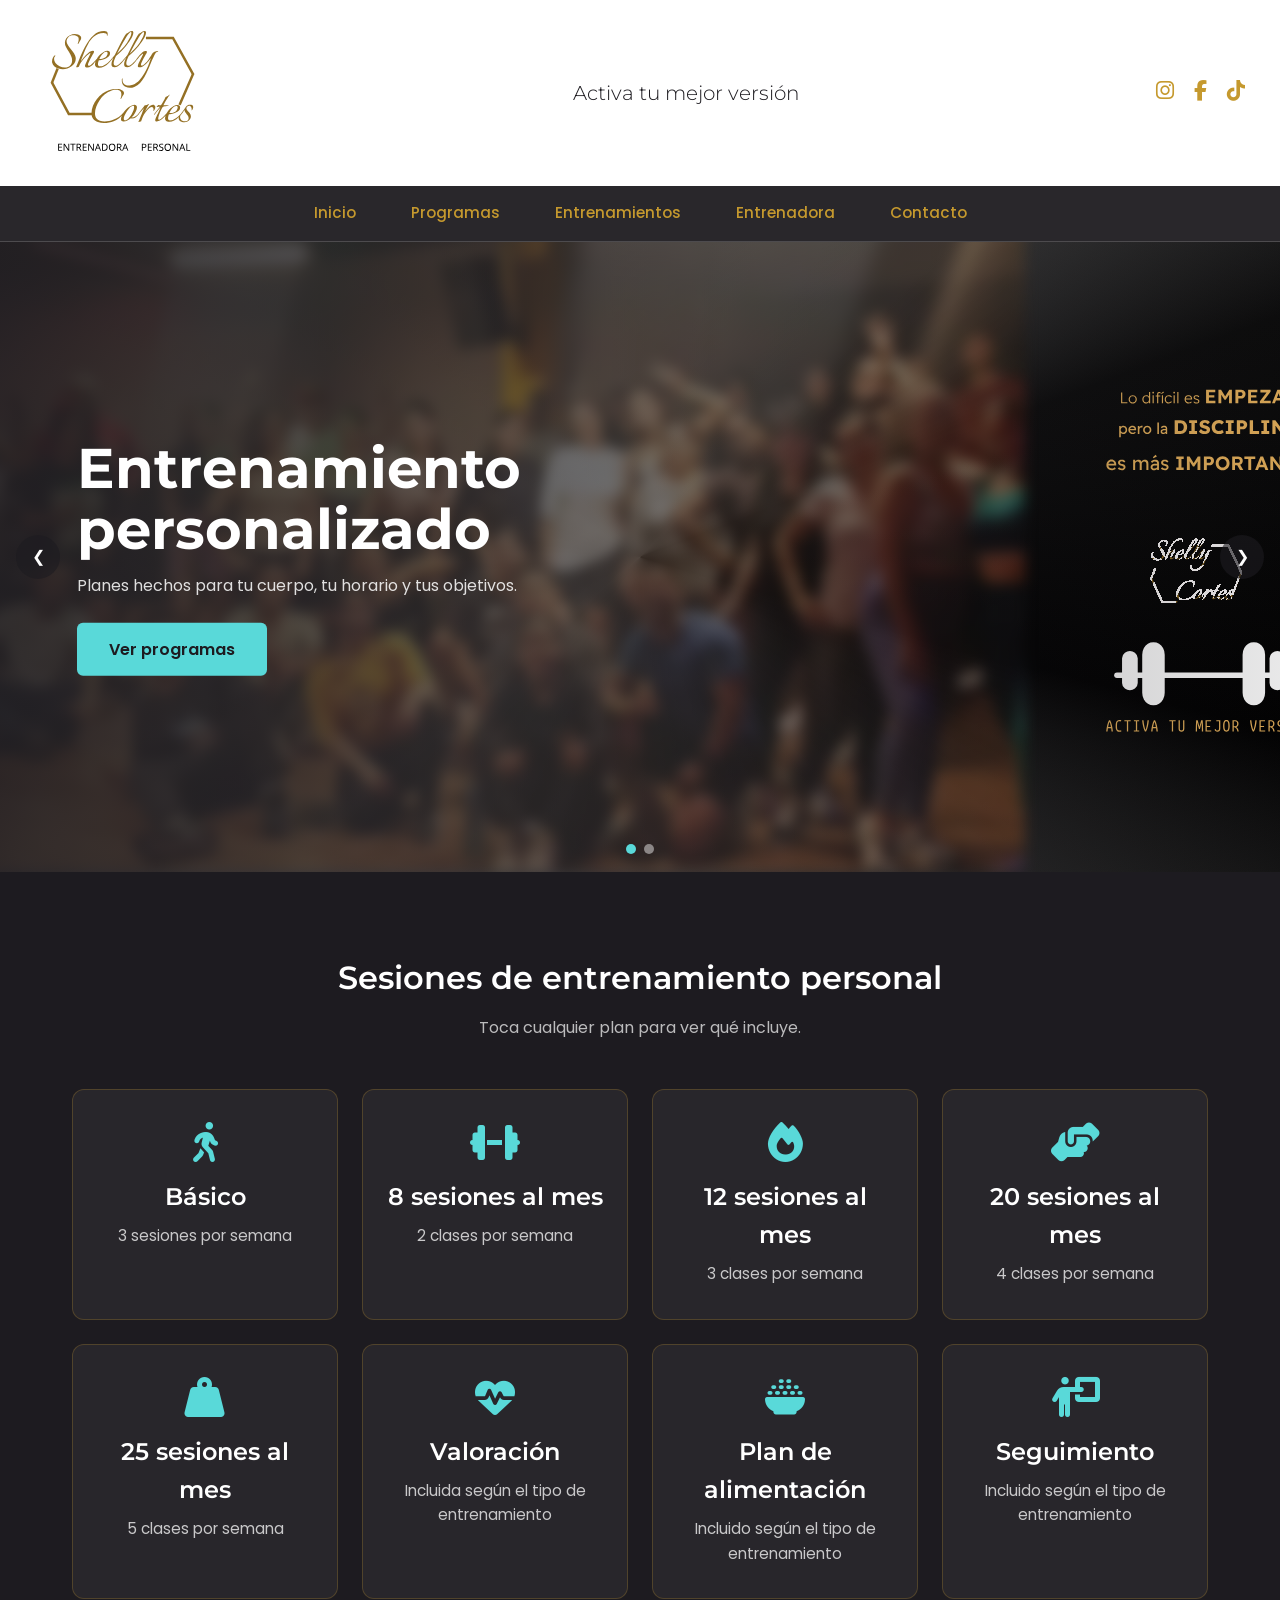
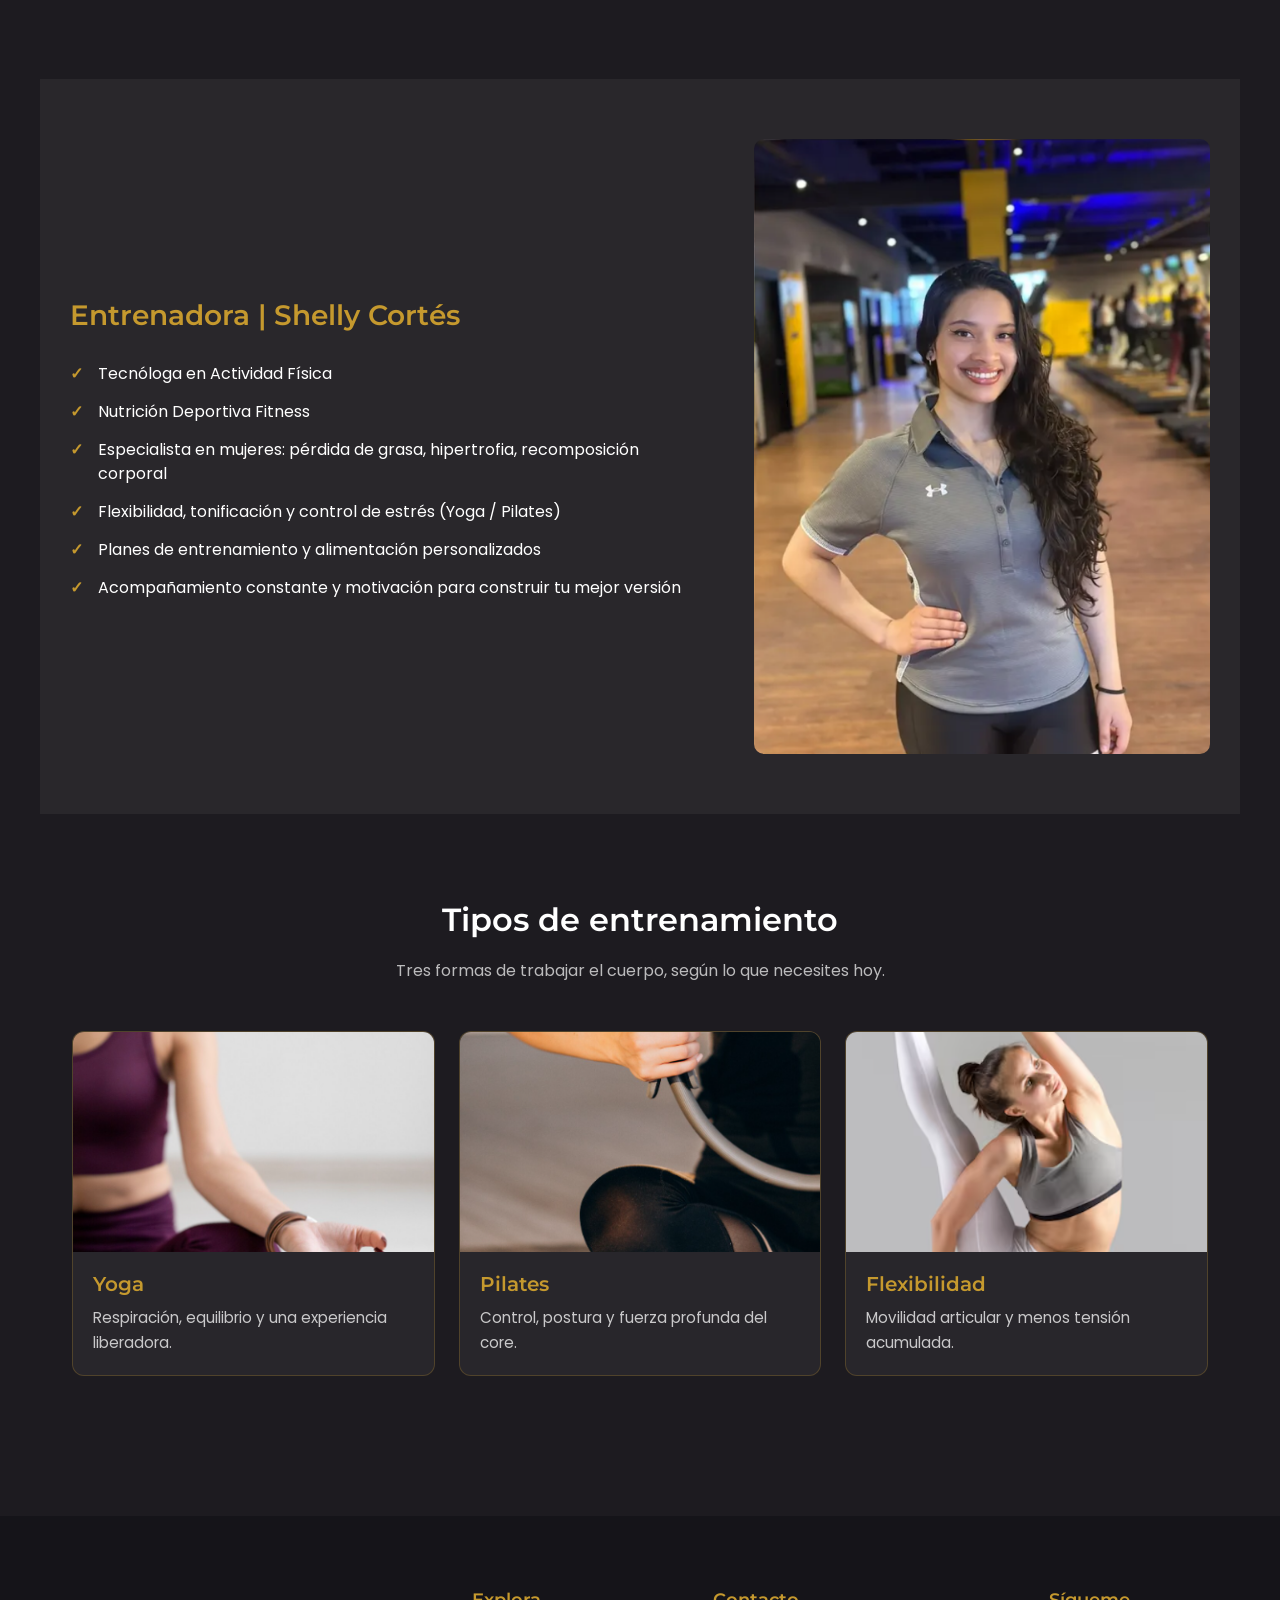
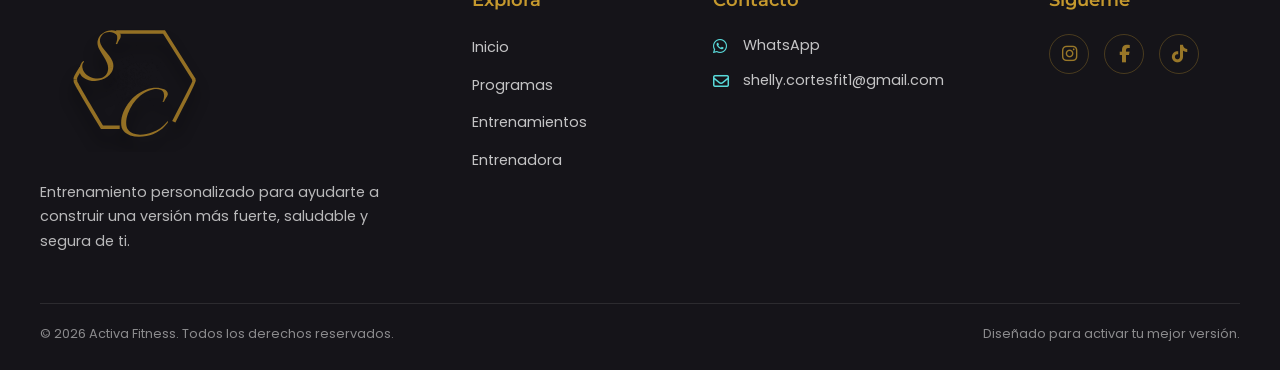
==== index.html @ f57924ed "Primer commit - Activa Fitness" ====
<!DOCTYPE html>
<html lang="es">

<head>
    <meta charset="UTF-8">
    <meta name="viewport" content="width=device-width, initial-scale=1.0">
    <meta name="description"
        content="Entrenamiento personal con Shelly Cortés. Planes de entrenamiento y alimentación personalizados para mujeres.">
    <title>Shelly Cortés</title>

    <link rel="icon" type="image/svg+xml" href="img/Logo_iniciales.svg">

    <link rel="preconnect" href="https://fonts.googleapis.com">
    <link rel="preconnect" href="https://fonts.gstatic.com" crossorigin>
    <link href="https://fonts.googleapis.com/css2?family=Montserrat:wght@300;400;600;700&family=Poppins:wght@300;400;500;600&display=swap"
        rel="stylesheet">
    <link rel="stylesheet" href="https://cdnjs.cloudflare.com/ajax/libs/font-awesome/6.5.2/css/all.min.css">
    <link rel="stylesheet" href="style.css">
</head>

<body>
    <a class="saltar-contenido" href="#banner">Saltar al contenido</a>

    <header id="inicio">
        <div class="encabezado">
            <div class="activa">
                <a href="index.html">
                    <img src="img/Logo_completo.svg" alt="Activa Fitness">
                </a>
            </div>

            <p class="lema">Activa tu mejor versión</p>

            <div class="redes-sociales">
                <a href="https://www.instagram.com/shelly.cortesfit/" target="_blank" aria-label="Instagram"><i class="fa-brands fa-instagram"></i></a>
                <a href="#" aria-label="Facebook"><i class="fa-brands fa-facebook-f"></i></a>
                <a href="#" aria-label="TikTok"><i class="fa-brands fa-tiktok"></i></a>
            </div>

            <button class="menu-toggle" aria-label="Abrir menú" aria-expanded="false" aria-controls="menu-principal">
                <i class="fa-solid fa-bars"></i>
            </button>
        </div>

        <nav class="interfaces" id="menu-principal">
            <a href="#inicio">Inicio</a>
            <a href="#programas">Programas</a>
            <a href="entrenamiento.html">Entrenamientos</a>
            <a href="#perfil">Entrenadora</a>
            <a href="#contacto">Contacto</a>
        </nav>
    </header>

    <main>
        <section id="banner" class="banner-img">
            <div class="carrusel-wrapper">
                <ul class="carrusel-track">
                    <li><img src="img/fotos/banner.1.svg" alt="Sesión de entrenamiento en el gimnasio"></li>
                    <li><img src="img/fotos/banner.2.svg" alt="Entrenamiento de fuerza con mancuernas"></li>
                </ul>

                <div class="descripcion">
                    <h1>Entrenamiento personalizado</h1>
                    <p>Planes hechos para tu cuerpo, tu horario y tus objetivos.</p>
                    <a href="#programas" class="btn-cta">Ver programas</a>
                </div>

                <button class="carrusel-btn prev" aria-label="Imagen anterior">&#10094;</button>
                <button class="carrusel-btn next" aria-label="Imagen siguiente">&#10095;</button>
                <div class="carrusel-puntos"></div>
            </div>
        </section>

        <section id="programas" class="sesiones">
            <h2>Sesiones de entrenamiento personal</h2>
            <p class="seccion-intro">Toca cualquier plan para ver qué incluye.</p>

            <ul class="lista-tarjetas">
                <li class="tarjeta" data-modal="basico" role="button" tabindex="0">
                    <i class="fa-solid fa-person-walking" aria-hidden="true"></i>
                    <h3 class="titulo-tarjeta">Básico</h3>
                    <p class="descripcion-tarjeta">3 sesiones por semana</p>
                </li>

                <li class="tarjeta" data-modal="sesiones8" role="button" tabindex="0">
                    <i class="fa-solid fa-dumbbell" aria-hidden="true"></i>
                    <h3 class="titulo-tarjeta">8 sesiones al mes</h3>
                    <p class="descripcion-tarjeta">2 clases por semana</p>
                </li>

                <li class="tarjeta" data-modal="sesiones12" role="button" tabindex="0">
                    <i class="fa-solid fa-fire" aria-hidden="true"></i>
                    <h3 class="titulo-tarjeta">12 sesiones al mes</h3>
                    <p class="descripcion-tarjeta">3 clases por semana</p>
                </li>

                <li class="tarjeta" data-modal="sesiones20" role="button" tabindex="0">
                    <i class="fa-solid fa-handshake-angle" aria-hidden="true"></i>
                    <h3 class="titulo-tarjeta">20 sesiones al mes</h3>
                    <p class="descripcion-tarjeta">4 clases por semana</p>
                </li>

                <li class="tarjeta" data-modal="sesiones25" role="button" tabindex="0">
                    <i class="fa-solid fa-weight-hanging" aria-hidden="true"></i>
                    <h3 class="titulo-tarjeta">25 sesiones al mes</h3>
                    <p class="descripcion-tarjeta">5 clases por semana</p>
                </li>

                <li class="tarjeta" data-modal="valoracion" role="button" tabindex="0">
                    <i class="fa-solid fa-heart-pulse" aria-hidden="true"></i>
                    <h3 class="titulo-tarjeta">Valoración</h3>
                    <p class="descripcion-tarjeta">Incluida según el tipo de entrenamiento</p>
                </li>

                <li class="tarjeta" data-modal="alimentacion" role="button" tabindex="0">
                    <i class="fa-solid fa-bowl-rice" aria-hidden="true"></i>
                    <h3 class="titulo-tarjeta">Plan de alimentación</h3>
                    <p class="descripcion-tarjeta">Incluido según el tipo de entrenamiento</p>
                </li>

                <li class="tarjeta" data-modal="seguimiento" role="button" tabindex="0">
                    <i class="fa-solid fa-person-chalkboard" aria-hidden="true"></i>
                    <h3 class="titulo-tarjeta">Seguimiento</h3>
                    <p class="descripcion-tarjeta">Incluido según el tipo de entrenamiento</p>
                </li>
            </ul>
        </section>

        <section class="perfil" id="perfil">
            <div class="entrenador">
                <h2>Entrenadora | Shelly Cortés</h2>
                <ul class="credenciales">
                    <li>Tecnóloga en Actividad Física</li>
                    <li>Nutrición Deportiva Fitness</li>
                    <li>Especialista en mujeres: pérdida de grasa, hipertrofia, recomposición corporal</li>
                    <li>Flexibilidad, tonificación y control de estrés (Yoga / Pilates)</li>
                    <li>Planes de entrenamiento y alimentación personalizados</li>
                    <li>Acompañamiento constante y motivación para construir tu mejor versión</li>
                </ul>
            </div>

            <div class="foto-perfil">
                <img src="img/fotos/perfil.png" alt="Shelly Cortés, entrenadora personal">
            </div>
        </section>

        <section class="entrenamiento" id="entrenamiento">
            <h2>Tipos de entrenamiento</h2>
            <p class="seccion-intro">Tres formas de trabajar el cuerpo, según lo que necesites hoy.</p>

            <ul class="lista-tarjetas lista-tarjetas--foto">
                <li class="trj-entrenamiento">
                    <a href="entrenamiento.html#yoga">
                        <img src="img/fotos/yoga.png" alt="Práctica de yoga">
                        <h3 class="titulo-tarjeta">Yoga</h3>
                        <p class="descripcion-tarjeta">Respiración, equilibrio y una experiencia liberadora.</p>
                    </a>
                </li>

                <li class="trj-entrenamiento">
                    <a href="entrenamiento.html#pilates">
                        <img src="img/fotos/pilates.png" alt="Sesión de pilates">
                        <h3 class="titulo-tarjeta">Pilates</h3>
                        <p class="descripcion-tarjeta">Control, postura y fuerza profunda del core.</p>
                    </a>
                </li>

                <li class="trj-entrenamiento">
                    <a href="entrenamiento.html#flexibilidad">
                        <img src="img/fotos/flexibilidad.png" alt="Rutina de flexibilidad">
                        <h3 class="titulo-tarjeta">Flexibilidad</h3>
                        <p class="descripcion-tarjeta">Movilidad articular y menos tensión acumulada.</p>
                    </a>
                </li>
            </ul>
        </section>
    </main>

    <footer class="footer" id="contacto">
        <div class="footer-contenido">
            <div class="footer-columna footer-marca">
                <img src="img/Logo_iniciales.svg" alt="Activa Fitness">
                <p>
                    Entrenamiento personalizado para ayudarte a construir
                    una versión más fuerte, saludable y segura de ti.
                </p>
            </div>

            <div class="footer-columna">
                <h2>Explora</h2>
                <ul>
                    <li><a href="#inicio">Inicio</a></li>
                    <li><a href="#programas">Programas</a></li>
                    <li><a href="entrenamiento.html">Entrenamientos</a></li>
                    <li><a href="#perfil">Entrenadora</a></li>
                </ul>
            </div>

            <div class="footer-columna">
                <h2>Contacto</h2>
                <ul class="footer-contacto">
                    <li>
                        <i class="fa-brands fa-whatsapp" aria-hidden="true"></i>
                        <a href="https://wa.me/573004413458" target="_blank">WhatsApp</a>
                    </li>
                    <li>
                        <i class="fa-regular fa-envelope" aria-hidden="true"></i>
                        <a href="shelly.cortesfit1@gmail.com">shelly.cortesfit1@gmail.com</a>
                    </li>
                </ul>
            </div>

            <div class="footer-columna">
                <h2>Sígueme</h2>
                <div class="footer-redes">
                    <a href="https://www.instagram.com/shelly.cortesfit/" target="_blank" aria-label="Instagram"><i class="fa-brands fa-instagram"></i></a>
                    <a href="#" aria-label="Facebook"><i class="fa-brands fa-facebook-f"></i></a>
                    <a href="#" aria-label="TikTok"><i class="fa-brands fa-tiktok"></i></a>
                </div>
            </div>
        </div>

        <div class="footer-linea"></div>

        <div class="footer-inferior">
            <p>© 2026 Activa Fitness. Todos los derechos reservados.</p>
            <p>Diseñado para activar tu mejor versión.</p>
        </div>
    </footer>

    <!-- Modal reutilizable -->
    <div class="modal" id="modal" role="dialog" aria-modal="true" aria-labelledby="modal-titulo" hidden>
        <div class="modal-fondo" data-cerrar></div>

        <div class="modal-caja">
            <button class="modal-cerrar" aria-label="Cerrar" data-cerrar>&times;</button>

            <i class="modal-icono" id="modal-icono" aria-hidden="true"></i>
            <h2 id="modal-titulo"></h2>
            <p class="modal-resumen" id="modal-resumen"></p>

            <ul class="modal-lista" id="modal-lista"></ul>

            <a href="entrenamiento.html#precios" class="btn-cta" data-cerrar>Quiero este plan</a>
        </div>
    </div>

    <script src="script.js"></script>
</body>

</html>
---- style.css ----
/* =========================================================
   ACTIVA FITNESS — hoja de estilos
   Orden: variables > base > header > banner > secciones >
          tarjetas > perfil > modal > footer > media queries
   ========================================================= */

:root {
    --color-principal: #C5992E;
    --color-barra: #ffffff;
    --color-fondo: #1D1B20;
    --color-btn: #59D9D9;
    --color-nav: rgba(242, 242, 242, 0.05);
    --color-superficie: #24222a;
    --borde-suave: rgba(197, 153, 46, 0.25);
    --ancho-max: 1200px;
    --radio: 12px;
}

/* =========================
   BASE
========================= */

*,
*::before,
*::after {
    box-sizing: border-box;
}

body {
    margin: 0;
    font-family: "Poppins", sans-serif;
    background-color: var(--color-fondo);
    color: var(--color-barra);
    line-height: 1.6;
}

img {
    max-width: 100%;
}

:focus-visible {
    outline: 2px solid var(--color-btn);
    outline-offset: 3px;
}

.saltar-contenido {
    position: absolute;
    left: -9999px;
    top: 0;
    z-index: 200;
    background-color: var(--color-btn);
    color: var(--color-fondo);
    padding: 12px 20px;
    font-weight: 600;
    text-decoration: none;
}

.saltar-contenido:focus {
    left: 0;
}

@media (prefers-reduced-motion: reduce) {

    *,
    *::before,
    *::after {
        animation-duration: 0.01ms !important;
        transition-duration: 0.01ms !important;
    }
}

/* =========================
   HEADER
========================= */

.encabezado {
    background-color: var(--color-barra);
    padding: 18px 35px;
    display: flex;
    align-items: center;
    justify-content: space-between;
    gap: 20px;
    position: relative;
}

.activa {
    display: flex;
    align-items: center;
}

.activa img {
    width: 180px;
    height: auto;
    display: block;
}

.lema {
    font-family: "Montserrat", sans-serif;
    font-size: 1.25rem;
    font-weight: 300;
    margin: 0;
    color: var(--color-fondo);
    text-align: center;
}

.redes-sociales {
    display: flex;
    align-items: center;
    gap: 20px;
}

.redes-sociales a {
    text-decoration: none;
}

.redes-sociales i {
    color: var(--color-principal);
    font-size: 1.3rem;
    transition: transform 0.3s ease, color 0.3s ease;
}

.redes-sociales a:hover i {
    color: #1a8f8f;
    transform: translateY(-3px);
}

.menu-toggle {
    display: none;
    border: none;
    background: transparent;
    color: var(--color-principal);
    font-size: 1.5rem;
    cursor: pointer;
    padding: 5px;
}

/* =========================
   NAV
========================= */

.interfaces {
    background-color: var(--color-nav);
    min-height: 50px;
    display: flex;
    justify-content: center;
    align-items: center;
    gap: 45px;
    border-bottom: 1px solid rgba(221, 221, 221, 0.2);
}

.interfaces a {
    position: relative;
    text-decoration: none;
    color: var(--color-principal);
    font-size: 0.95rem;
    font-weight: 500;
    padding: 15px 5px;
    transition: color 0.3s ease;
}

.interfaces a:hover,
.interfaces a[aria-current="page"] {
    color: var(--color-btn);
}

.interfaces a::after {
    content: "";
    position: absolute;
    left: 0;
    bottom: 7px;
    width: 0;
    height: 2px;
    background-color: var(--color-btn);
    transition: width 0.3s ease;
}

.interfaces a:hover::after,
.interfaces a[aria-current="page"]::after {
    width: 100%;
}

/* =========================
   BANNER / CARRUSEL
========================= */

.banner-img {
    padding: 0;
}

.carrusel-wrapper {
    position: relative;
    overflow: hidden;
    height: 70vh;
    min-height: 420px;
}

.carrusel-track {
    list-style: none;
    margin: 0;
    padding: 0;
    display: flex;
    height: 100%;
    transition: transform 0.5s ease;
}

.carrusel-track li {
    flex: 0 0 100%;
    position: relative;
}

.carrusel-track img {
    width: 100%;
    height: 100%;
    object-fit: cover;
    display: block;
}

.carrusel-track li::after {
    content: "";
    position: absolute;
    inset: 0;
    background: linear-gradient(to right,
            rgba(29, 27, 32, 0.85) 0%,
            rgba(29, 27, 32, 0.35) 60%,
            rgba(29, 27, 32, 0.1) 100%);
}

.descripcion {
    position: absolute;
    top: 50%;
    left: 6%;
    transform: translateY(-50%);
    max-width: 520px;
    z-index: 2;
}

.descripcion h1 {
    font-family: "Montserrat", sans-serif;
    font-size: clamp(2rem, 5vw, 3.5rem);
    font-weight: 700;
    line-height: 1.1;
    margin: 0 0 12px;
    color: var(--color-barra);
}

.descripcion p {
    margin: 0 0 24px;
    opacity: 0.85;
}

.btn-cta {
    display: inline-block;
    padding: 14px 32px;
    background-color: var(--color-btn);
    color: var(--color-fondo);
    text-decoration: none;
    font-weight: 600;
    border-radius: 6px;
    transition: opacity 0.3s;
}

.btn-cta:hover {
    opacity: 0.85;
}

/* Controles del carrusel */

.carrusel-btn {
    position: absolute;
    top: 50%;
    transform: translateY(-50%);
    z-index: 3;
    background-color: rgba(29, 27, 32, 0.6);
    color: var(--color-barra);
    border: none;
    border-radius: 50%;
    width: 44px;
    height: 44px;
    font-size: 1rem;
    cursor: pointer;
    transition: background-color 0.3s;
}

.carrusel-btn:hover {
    background-color: var(--color-principal);
}

.carrusel-btn.prev {
    left: 16px;
}

.carrusel-btn.next {
    right: 16px;
}

.carrusel-puntos {
    position: absolute;
    bottom: 18px;
    left: 50%;
    transform: translateX(-50%);
    z-index: 3;
    display: flex;
    gap: 8px;
}

.carrusel-puntos button {
    width: 10px;
    height: 10px;
    padding: 0;
    border: none;
    border-radius: 50%;
    background-color: rgba(255, 255, 255, 0.45);
    cursor: pointer;
    transition: background-color 0.3s;
}

.carrusel-puntos button.activo {
    background-color: var(--color-btn);
}

/* =========================
   SECCIONES GENÉRICAS
========================= */

.sesiones,
.entrenamiento {
    padding: 80px 32px;
    max-width: var(--ancho-max);
    margin: 0 auto;
}

.sesiones h2,
.entrenamiento h2:not(.titulo-tarjeta) {
    font-family: "Montserrat", sans-serif;
    font-size: 2rem;
    font-weight: 600;
    text-align: center;
    margin: 0 0 12px;
    color: var(--color-barra);
}

.seccion-intro {
    text-align: center;
    margin: 0 0 48px;
    opacity: 0.7;
}

.pagina-titulo {
    max-width: var(--ancho-max);
    margin: 0 auto;
    padding: 70px 32px 0;
    text-align: center;
}

.pagina-titulo h1 {
    font-family: "Montserrat", sans-serif;
    font-size: clamp(2rem, 5vw, 3rem);
    font-weight: 700;
    margin: 0 0 12px;
}

.pagina-titulo p {
    margin: 0 auto;
    max-width: 60ch;
    opacity: 0.7;
}

/* =========================
   TARJETAS
========================= */

.lista-tarjetas {
    list-style: none;
    margin: 0;
    padding: 0;
    display: grid;
    grid-template-columns: repeat(auto-fit, minmax(240px, 1fr));
    gap: 24px;
}

.lista-tarjetas--foto {
    grid-template-columns: repeat(auto-fit, minmax(260px, 1fr));
}

.tarjeta {
    background-color: rgba(243, 239, 239, 0.05);
    border: 1px solid var(--borde-suave);
    border-radius: var(--radio);
    padding: 32px 24px;
    text-align: center;
    transition: transform 0.3s, border-color 0.3s;
}

.tarjeta[data-modal] {
    cursor: pointer;
}

.tarjeta:hover {
    transform: translateY(-6px);
    border-color: var(--color-principal);
}

.tarjeta i {
    font-size: 2.5rem;
    color: var(--color-btn);
    margin-bottom: 16px;
    display: block;
}

.titulo-tarjeta {
    font-family: "Montserrat", sans-serif;
    font-size: 1.5rem;
    font-weight: 600;
    margin: 0 0 8px;
    color: var(--color-barra);
}

.descripcion-tarjeta {
    margin: 0;
    font-size: 0.95rem;
    opacity: 0.75;
    color: var(--color-barra);
}

/* Tarjetas con foto */

.trj-entrenamiento {
    position: relative;
    border-radius: var(--radio);
    overflow: hidden;
    background-color: rgba(242, 242, 242, 0.05);
    border: 1px solid var(--borde-suave);
    transition: transform 0.3s, border-color 0.3s;
}

.trj-entrenamiento[data-modal],
.trj-entrenamiento a {
    cursor: pointer;
}

.trj-entrenamiento a {
    display: block;
    color: inherit;
    text-decoration: none;
}

.trj-entrenamiento:hover {
    transform: translateY(-6px);
    border-color: var(--color-principal);
}

.trj-entrenamiento img {
    width: 100%;
    height: 220px;
    object-fit: cover;
    display: block;
}

.trj-entrenamiento .titulo-tarjeta {
    font-size: 1.25rem;
    color: var(--color-principal);
    margin: 16px 20px 6px;
}

.trj-entrenamiento .descripcion-tarjeta {
    margin: 0 20px 20px;
}

/* =========================
   PERFIL ENTRENADORA
========================= */

.perfil {
    background-color: rgba(242, 242, 242, 0.05);
    padding: 60px 30px;
    display: flex;
    align-items: center;
    justify-content: center;
    gap: 50px;
    max-width: var(--ancho-max);
    margin: 0 auto;
}

.entrenador {
    flex: 1;
}

.entrenador h2 {
    font-family: "Montserrat", sans-serif;
    font-size: 1.75rem;
    font-weight: 600;
    color: var(--color-principal);
    margin: 0 0 24px;
}

.credenciales {
    list-style: none;
    margin: 0;
    padding: 0;
    display: flex;
    flex-direction: column;
    gap: 14px;
}

.credenciales li {
    line-height: 1.5;
    padding-left: 28px;
    position: relative;
}

.credenciales li::before {
    content: "\2713";
    position: absolute;
    left: 0;
    color: var(--color-principal);
    font-weight: 700;
}

.foto-perfil {
    flex: 0 0 40%;
}

.foto-perfil img {
    width: 100%;
    border-radius: 10px;
    display: block;
}

/* =========================
   MODAL
========================= */

.modal {
    position: fixed;
    inset: 0;
    z-index: 100;
    display: flex;
    align-items: center;
    justify-content: center;
    padding: 20px;
}

.modal[hidden] {
    display: none;
}

.modal-fondo {
    position: absolute;
    inset: 0;
    background-color: rgba(0, 0, 0, 0.75);
    backdrop-filter: blur(3px);
}

.modal-caja {
    position: relative;
    z-index: 1;
    background-color: var(--color-superficie);
    border: 1px solid rgba(197, 153, 46, 0.35);
    border-radius: 16px;
    padding: 44px 40px 40px;
    max-width: 520px;
    width: 100%;
    max-height: 85vh;
    overflow-y: auto;
    text-align: center;
    animation: modal-aparecer 0.25s ease;
}

@keyframes modal-aparecer {
    from {
        opacity: 0;
        transform: translateY(16px);
    }

    to {
        opacity: 1;
        transform: translateY(0);
    }
}

.modal-cerrar {
    position: absolute;
    top: 12px;
    right: 16px;
    background: transparent;
    border: none;
    color: var(--color-barra);
    font-size: 2rem;
    line-height: 1;
    cursor: pointer;
    opacity: 0.6;
    transition: opacity 0.3s;
}

.modal-cerrar:hover {
    opacity: 1;
}

.modal-icono {
    font-size: 3rem;
    color: var(--color-btn);
    display: block;
    margin-bottom: 18px;
}

.modal-caja h2 {
    font-family: "Montserrat", sans-serif;
    font-size: 1.75rem;
    color: var(--color-principal);
    margin: 0 0 12px;
}

.modal-resumen {
    opacity: 0.8;
    margin: 0 0 24px;
}

.modal-lista {
    list-style: none;
    margin: 0 0 30px;
    padding: 0;
    display: flex;
    flex-direction: column;
    gap: 12px;
    text-align: left;
}

.modal-lista li {
    line-height: 1.5;
    padding-left: 28px;
    position: relative;
    font-size: 0.95rem;
}

.modal-lista li::before {
    content: "\2713";
    position: absolute;
    left: 0;
    color: var(--color-btn);
    font-weight: 700;
}

body.sin-scroll {
    overflow: hidden;
}

.precios {
    padding: 80px 32px;
    max-width: var(--ancho-max);
    margin: 0 auto;
}

.precios h2 {
    font-family: "Montserrat", sans-serif;
    font-size: 2rem;
    font-weight: 600;
    text-align: center;
    margin: 0 0 40px;
}

.tabla-wrapper {
    overflow-x: auto;
    border-radius: var(--radio);
    border: 1px solid var(--borde-suave);
}

.tabla-precios {
    width: 100%;
    min-width: 480px;
    border-collapse: collapse;
    font-size: 0.95rem;
}

.tabla-precios caption {
    caption-side: bottom;
    padding: 16px;
    font-size: 0.85rem;
    opacity: 0.6;
    text-align: left;
}

.tabla-precios thead th {
    background-color: rgba(197, 153, 46, 0.15);
    color: var(--color-principal);
    font-family: "Montserrat", sans-serif;
    font-weight: 600;
    text-align: left;
    padding: 16px 20px;
    border-bottom: 1px solid var(--borde-suave);
}

.tabla-precios td,
.tabla-precios tbody th {
    padding: 16px 20px;
    text-align: left;
    font-weight: 400;
    color: var(--color-barra);
}

.tabla-precios tbody th {
    font-family: "Montserrat", sans-serif;
    font-weight: 600;
}

.tabla-precios tbody tr {
    border-bottom: 1px solid rgba(242, 242, 242, 0.08);
    transition: background-color 0.3s;
}

.tabla-precios tbody tr:last-child {
    border-bottom: none;
}

.tabla-precios tbody tr:hover {
    background-color: rgba(242, 242, 242, 0.04);
}

.tabla-precios td:last-child {
    color: var(--color-btn);
    font-weight: 600;
    white-space: nowrap;
}

/* =========================
   FOOTER
========================= */

.footer {
    background-color: #151419;
    padding: 70px 40px 25px;
    margin-top: 60px;
}

.footer-contenido {
    max-width: var(--ancho-max);
    margin: 0 auto;
    display: grid;
    grid-template-columns: 2fr 1fr 1.5fr 1fr;
    gap: 50px;
}

.footer-columna h2 {
    font-family: "Montserrat", sans-serif;
    color: var(--color-principal);
    font-size: 1.1rem;
    font-weight: 600;
    margin: 0 0 20px;
}

.footer-marca img {
    width: 170px;
    margin-bottom: 20px;
}

.footer-marca p {
    max-width: 45ch;
    opacity: 0.7;
    line-height: 1.7;
    font-size: 0.9rem;
    margin: 0;
}

.footer-columna ul {
    list-style: none;
    padding: 0;
    margin: 0;
    display: flex;
    flex-direction: column;
    gap: 12px;
}

.footer-columna a {
    color: var(--color-barra);
    text-decoration: none;
    font-size: 0.9rem;
    opacity: 0.75;
    transition: color 0.3s ease, opacity 0.3s ease;
}

.footer-columna a:hover {
    color: var(--color-btn);
    opacity: 1;
}

.footer-contacto li {
    display: flex;
    align-items: center;
    gap: 10px;
}

.footer-contacto i {
    color: var(--color-btn);
    width: 20px;
}

.footer-redes {
    display: flex;
    gap: 15px;
}

.footer-redes a {
    width: 40px;
    height: 40px;
    display: flex;
    align-items: center;
    justify-content: center;
    border: 1px solid rgba(197, 153, 46, 0.4);
    border-radius: 50%;
    transition: background-color 0.3s ease, border-color 0.3s ease, transform 0.3s ease;
}

.footer-redes i {
    font-size: 1.1rem;
    color: var(--color-principal);
}

.footer-redes a:hover {
    background-color: var(--color-principal);
    border-color: var(--color-principal);
    transform: translateY(-4px);
}

.footer-redes a:hover i {
    color: var(--color-fondo);
}

.footer-linea {
    max-width: var(--ancho-max);
    margin: 50px auto 20px;
    border-top: 1px solid rgba(242, 242, 242, 0.1);
}

.footer-inferior {
    max-width: var(--ancho-max);
    margin: 0 auto;
    display: flex;
    justify-content: space-between;
    align-items: center;
    gap: 20px;
}

.footer-inferior p {
    margin: 0;
    opacity: 0.5;
    font-size: 0.8rem;
}

/* =========================================================
   MEDIA QUERIES
   ========================================================= */

@media (max-width: 900px) {
    .footer-contenido {
        grid-template-columns: 1fr 1fr;
        gap: 40px;
    }
}

@media (max-width: 768px) {

    /* Header */
    .encabezado {
        padding: 15px 20px;
        flex-wrap: wrap;
    }

    .activa img {
        width: 150px;
    }

    .lema {
        font-size: 0.95rem;
        order: 3;
        width: 100%;
        text-align: left;
    }

    .redes-sociales {
        gap: 15px;
        margin-left: auto;
    }

    .redes-sociales i {
        font-size: 1.15rem;
    }

    .menu-toggle {
        display: block;
    }

    /* Nav plegable */
    .interfaces {
        flex-direction: column;
        gap: 0;
        align-items: stretch;
        max-height: 0;
        overflow: hidden;
        transition: max-height 0.3s ease;
    }

    .interfaces.abierto {
        max-height: 400px;
    }

    .interfaces a {
        padding: 14px 20px;
        border-bottom: 1px solid rgba(221, 221, 221, 0.1);
    }

    .interfaces a::after {
        display: none;
    }

    /* Banner */
    .carrusel-wrapper {
        height: 60vh;
        min-height: 360px;
    }

    .carrusel-track li::after {
        background: linear-gradient(to bottom,
                rgba(29, 27, 32, 0.4) 0%,
                rgba(29, 27, 32, 0.85) 100%);
    }

    .descripcion {
        left: 20px;
        right: 20px;
        max-width: none;
    }

    /* Perfil */
    .perfil {
        flex-direction: column;
        padding: 50px 20px;
        gap: 30px;
    }

    .foto-perfil {
        flex: none;
        width: 100%;
        max-width: 400px;
    }

    .entrenador h2 {
        font-size: 1.4rem;
    }

    .sesiones,
    .entrenamiento {
        padding: 60px 20px;
    }
}

@media (max-width: 600px) {
    .footer {
        padding: 50px 25px 20px;
    }

    .footer-contenido {
        grid-template-columns: 1fr;
        gap: 35px;
    }

    .footer-marca p {
        max-width: 100%;
    }

    .footer-inferior {
        flex-direction: column;
        text-align: center;
        gap: 8px;
    }

    .modal-caja {
        padding: 40px 24px 32px;
    }
}
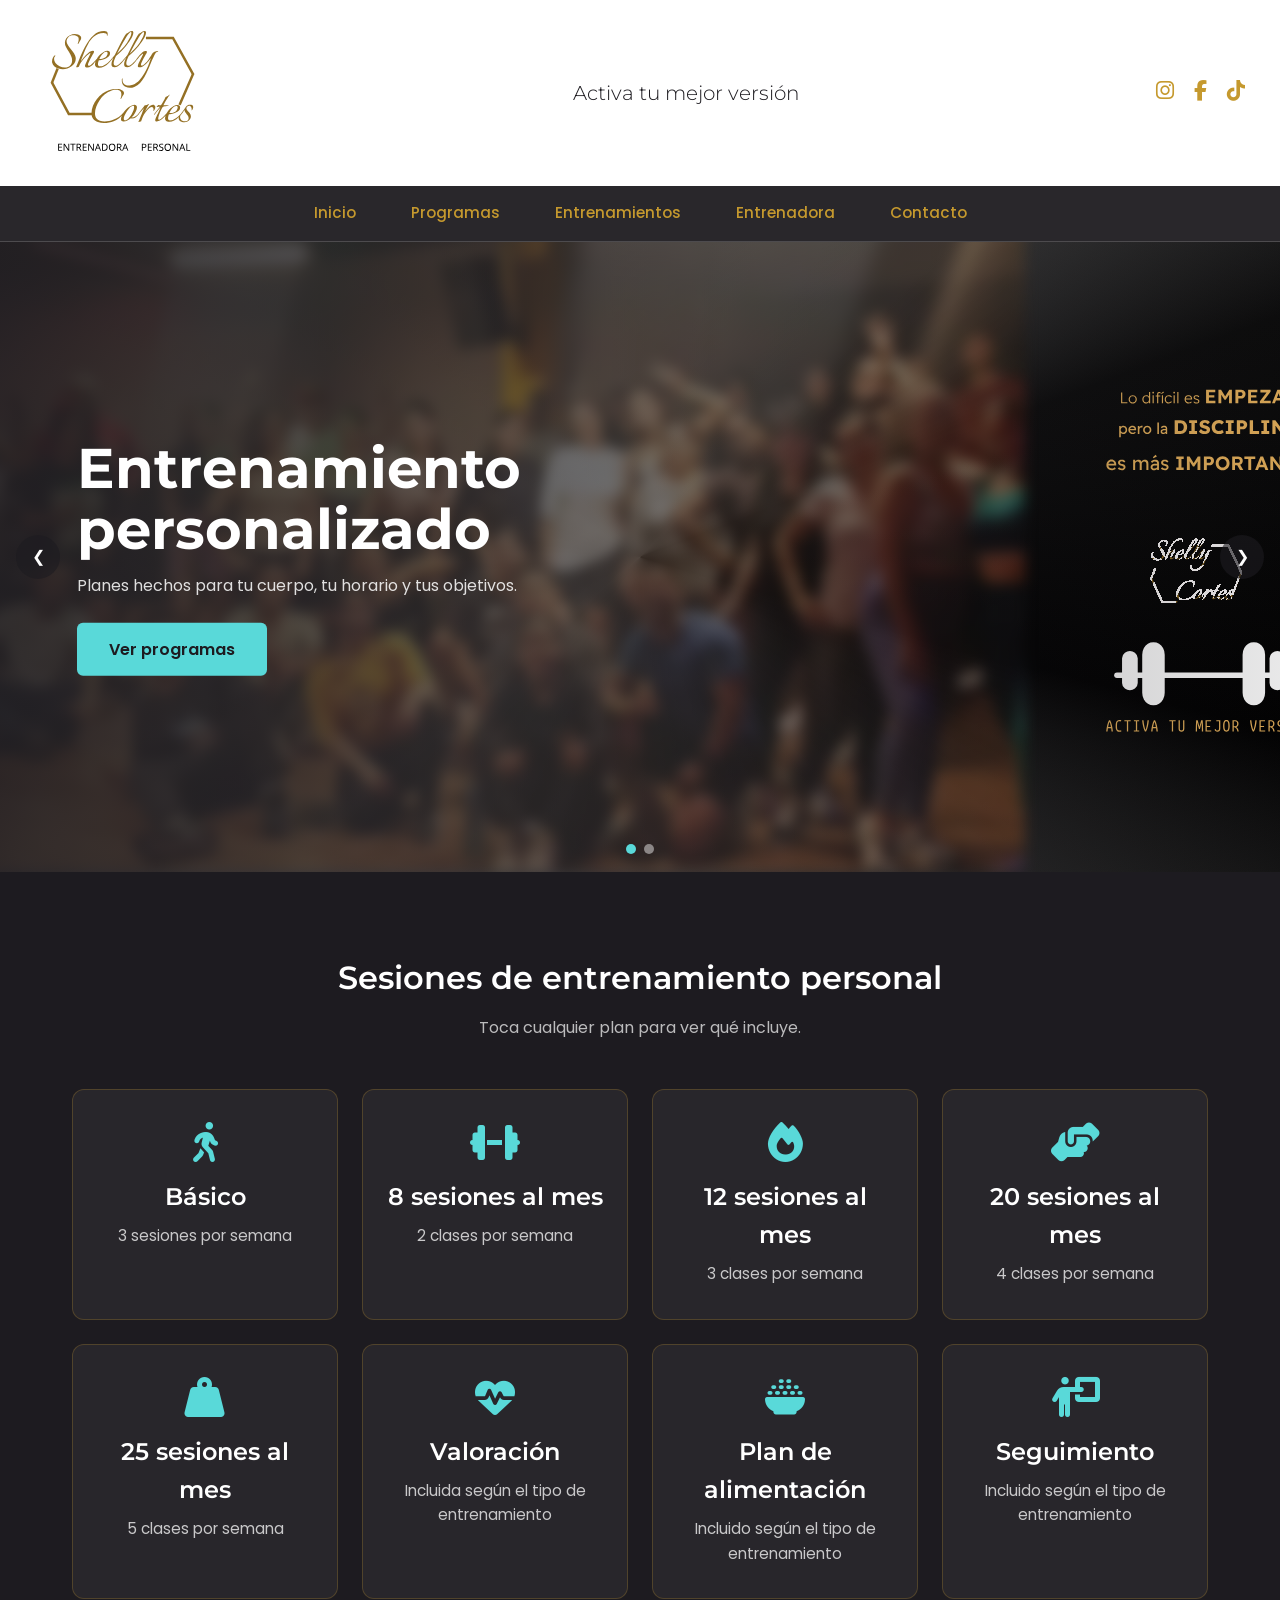
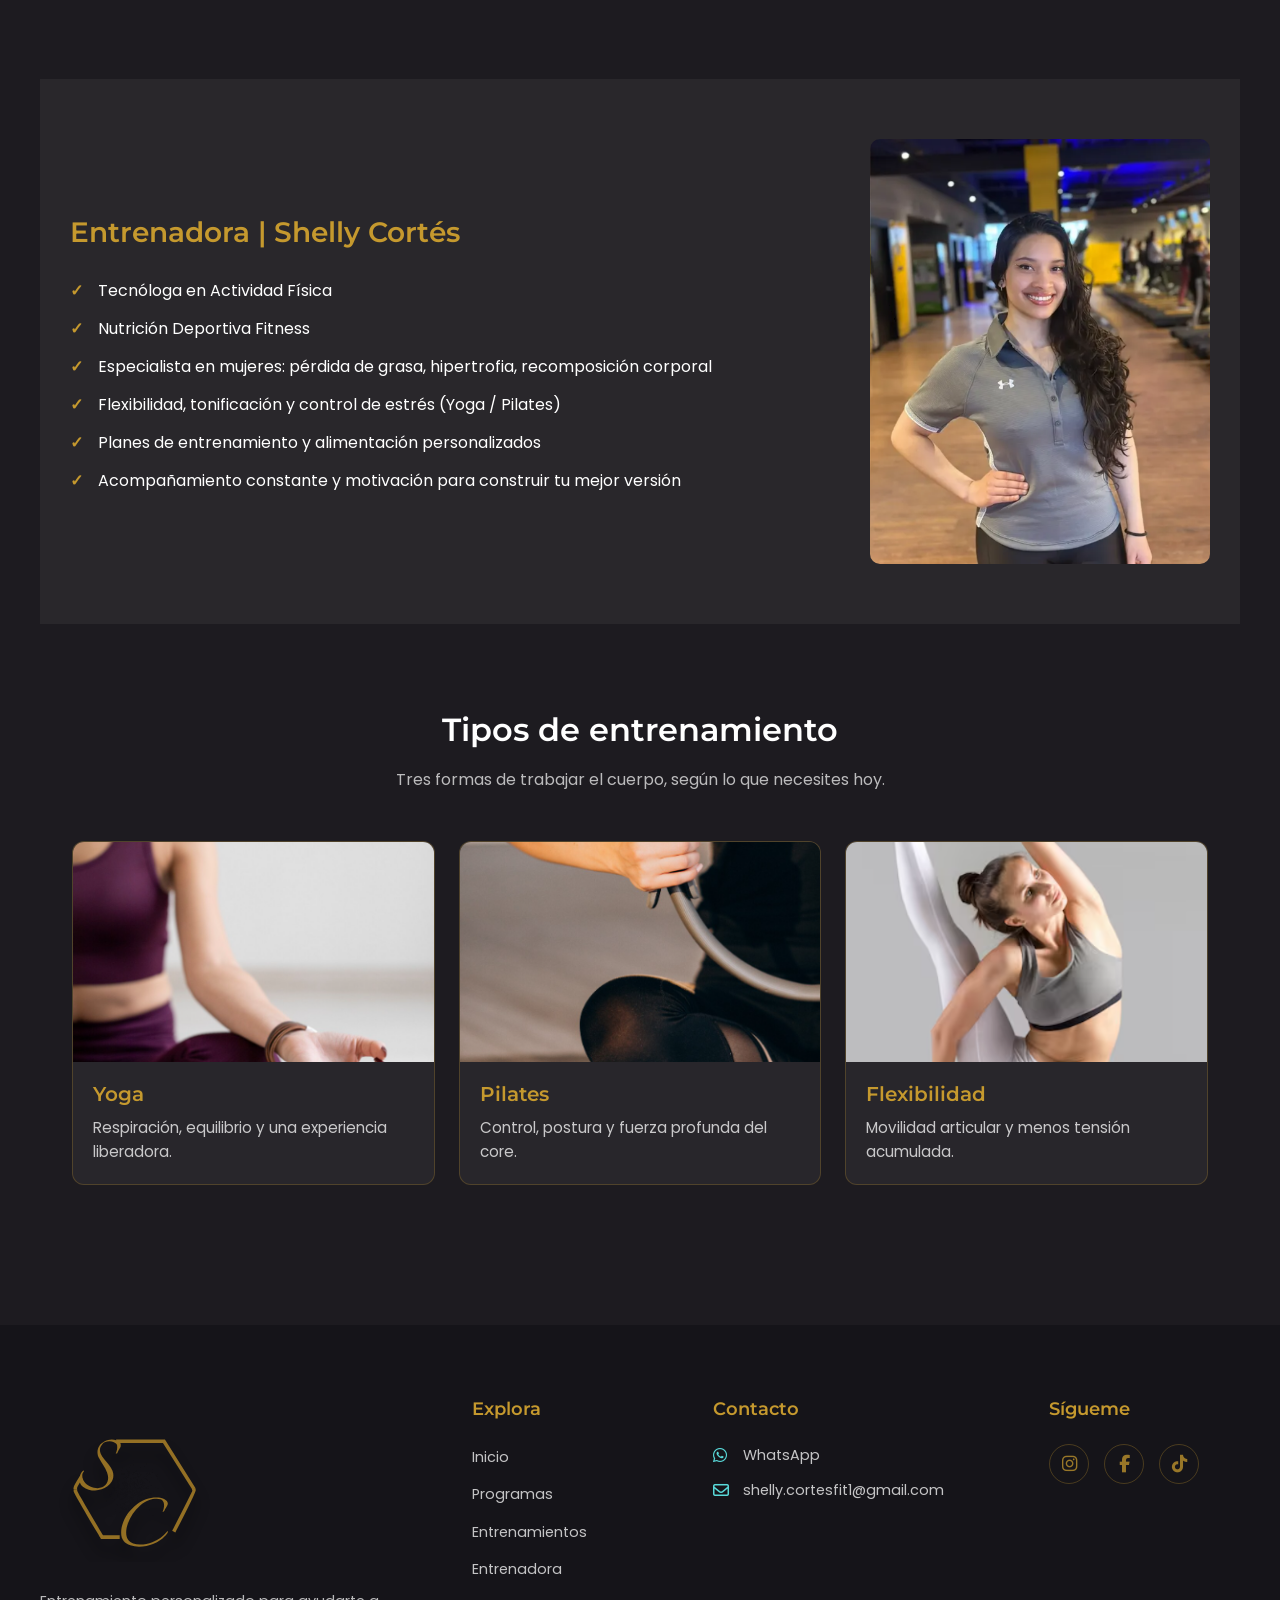
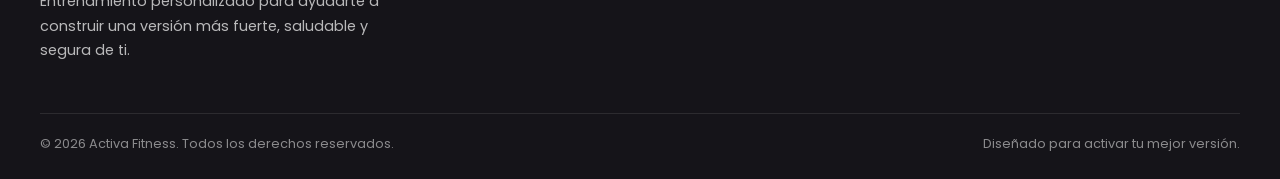
==== commit b8e9fa05: "actualización precios" ====
--- a/index.html
+++ b/index.html
@@ -12,7 +12,8 @@
 
     <link rel="preconnect" href="https://fonts.googleapis.com">
     <link rel="preconnect" href="https://fonts.gstatic.com" crossorigin>
-    <link href="https://fonts.googleapis.com/css2?family=Montserrat:wght@300;400;600;700&family=Poppins:wght@300;400;500;600&display=swap"
+    <link
+        href="https://fonts.googleapis.com/css2?family=Montserrat:wght@300;400;600;700&family=Poppins:wght@300;400;500;600&display=swap"
         rel="stylesheet">
     <link rel="stylesheet" href="https://cdnjs.cloudflare.com/ajax/libs/font-awesome/6.5.2/css/all.min.css">
     <link rel="stylesheet" href="style.css">
@@ -32,7 +33,8 @@
             <p class="lema">Activa tu mejor versión</p>
 
             <div class="redes-sociales">
-                <a href="https://www.instagram.com/shelly.cortesfit/" target="_blank" aria-label="Instagram"><i class="fa-brands fa-instagram"></i></a>
+                <a href="https://www.instagram.com/shelly.cortesfit/" target="_blank" aria-label="Instagram"><i
+                        class="fa-brands fa-instagram"></i></a>
                 <a href="#" aria-label="Facebook"><i class="fa-brands fa-facebook-f"></i></a>
                 <a href="#" aria-label="TikTok"><i class="fa-brands fa-tiktok"></i></a>
             </div>
@@ -46,7 +48,7 @@
             <a href="#inicio">Inicio</a>
             <a href="#programas">Programas</a>
             <a href="entrenamiento.html">Entrenamientos</a>
-            <a href="#perfil">Entrenadora</a>
+            <a href="perfil.html">Entrenadora</a>
             <a href="#contacto">Contacto</a>
         </nav>
     </header>
@@ -129,7 +131,7 @@
         <section class="perfil" id="perfil">
             <div class="entrenador">
                 <h2>Entrenadora | Shelly Cortés</h2>
-                <ul class="credenciales">
+                <ul class="credenciales">   
                     <li>Tecnóloga en Actividad Física</li>
                     <li>Nutrición Deportiva Fitness</li>
                     <li>Especialista en mujeres: pérdida de grasa, hipertrofia, recomposición corporal</li>
@@ -139,8 +141,29 @@
                 </ul>
             </div>
 
-            <div class="foto-perfil">
-                <img src="img/fotos/perfil.png" alt="Shelly Cortés, entrenadora personal">
+            <div class="carrusel-perfil" data-intervalo="4000">
+                <ul class="carrusel-scroll">
+                    <li id="p1"><img src="img/fotos/perfil.png" alt="Shelly Cortés entrenando" loading="lazy"></li>
+                    <li id="p2"><img src="img/fotos/2.jpeg" alt="Shelly Cortés en sesión de pilates" loading="lazy">
+                    </li>
+                    <li id="p3"><img src="img/fotos/5.jpeg" alt="Shelly Cortés guiando una clase grupal" loading="lazy">
+                    </li>
+                    <li id="p4"><img src="img/fotos/4.jpeg" alt="Shelly Cortés haciendo trabajo de fuerza"
+                            loading="lazy"></li>
+                    <li id="p5"><img src="img/fotos/6.jpeg" alt="Shelly Cortés corrigiendo la técnica de una alumna"
+                            loading="lazy"></li>
+                    <li id="p6"><img src="img/fotos/7.jpeg" alt="Shelly Cortés en una rutina de movilidad"
+                            loading="lazy"></li>
+                </ul>
+
+                <div class="carrusel-anclas">
+                    <a href="#p1" aria-label="Imagen 1"></a>
+                    <a href="#p2" aria-label="Imagen 2"></a>
+                    <a href="#p3" aria-label="Imagen 3"></a>
+                    <a href="#p4" aria-label="Imagen 4"></a>
+                    <a href="#p5" aria-label="Imagen 5"></a>
+                    <a href="#p6" aria-label="Imagen 6"></a>
+                </div>
             </div>
         </section>
 
@@ -213,7 +236,8 @@
             <div class="footer-columna">
                 <h2>Sígueme</h2>
                 <div class="footer-redes">
-                    <a href="https://www.instagram.com/shelly.cortesfit/" target="_blank" aria-label="Instagram"><i class="fa-brands fa-instagram"></i></a>
+                    <a href="https://www.instagram.com/shelly.cortesfit/" target="_blank" aria-label="Instagram"><i
+                            class="fa-brands fa-instagram"></i></a>
                     <a href="#" aria-label="Facebook"><i class="fa-brands fa-facebook-f"></i></a>
                     <a href="#" aria-label="TikTok"><i class="fa-brands fa-tiktok"></i></a>
                 </div>
@@ -248,4 +272,4 @@
     <script src="script.js"></script>
 </body>
 
-</html>
+</html>
--- a/style.css
+++ b/style.css
@@ -481,6 +481,70 @@
     margin: 0 auto;
 }
 
+.carrusel-perfil {
+    position: relative;
+    border-radius: 10px;
+    overflow: hidden;
+    flex: 0 1 340px;
+    min-width: 0;
+}
+
+.carrusel-scroll {
+    list-style: none;
+    margin: 0;
+    padding: 0;
+    display: flex;
+    overflow-x: auto;
+    scroll-snap-type: x mandatory;
+    scroll-behavior: smooth;
+    scrollbar-width: none;
+}
+
+.carrusel-scroll::-webkit-scrollbar {
+    display: none;
+}
+
+.carrusel-scroll li {
+    flex: 0 0 100%;
+    scroll-snap-align: center;
+    scroll-margin: 0;
+}
+
+
+.carrusel-scroll img {
+    width: 100%;
+    height: auto;
+    aspect-ratio: 4 / 5;
+    object-fit: cover;
+    display: block;
+}
+
+.carrusel-anclas {
+    position: absolute;
+    bottom: 14px;
+    left: 50%;
+    transform: translateX(-50%);
+    display: flex;
+    gap: 8px;
+    z-index: 2;
+}
+
+.carrusel-anclas a {
+    display: block;
+    width: 24px;
+    height: 24px;
+    position: relative;
+}
+
+.carrusel-anclas a.activo::before {
+    background-color: var(--color-btn);
+    transform: scale(1.25);
+}
+
+.carrusel-anclas a:hover::before,
+.carrusel-anclas a:focus-visible::before {
+    background-color: var(--color-btn);
+}
 .entrenador {
     flex: 1;
 }
@@ -518,13 +582,17 @@
 
 .foto-perfil {
     flex: 0 0 40%;
-}
-
-.foto-perfil img {
-    width: 100%;
-    border-radius: 10px;
-    display: block;
-}
+    min-width: 0;
+}
+
+@media (max-width: 768px) {
+    .carrusel-perfil {
+        flex: none;
+        width: 100%;
+        max-width: 400px;
+    }
+}
+
 
 /* =========================
    MODAL
